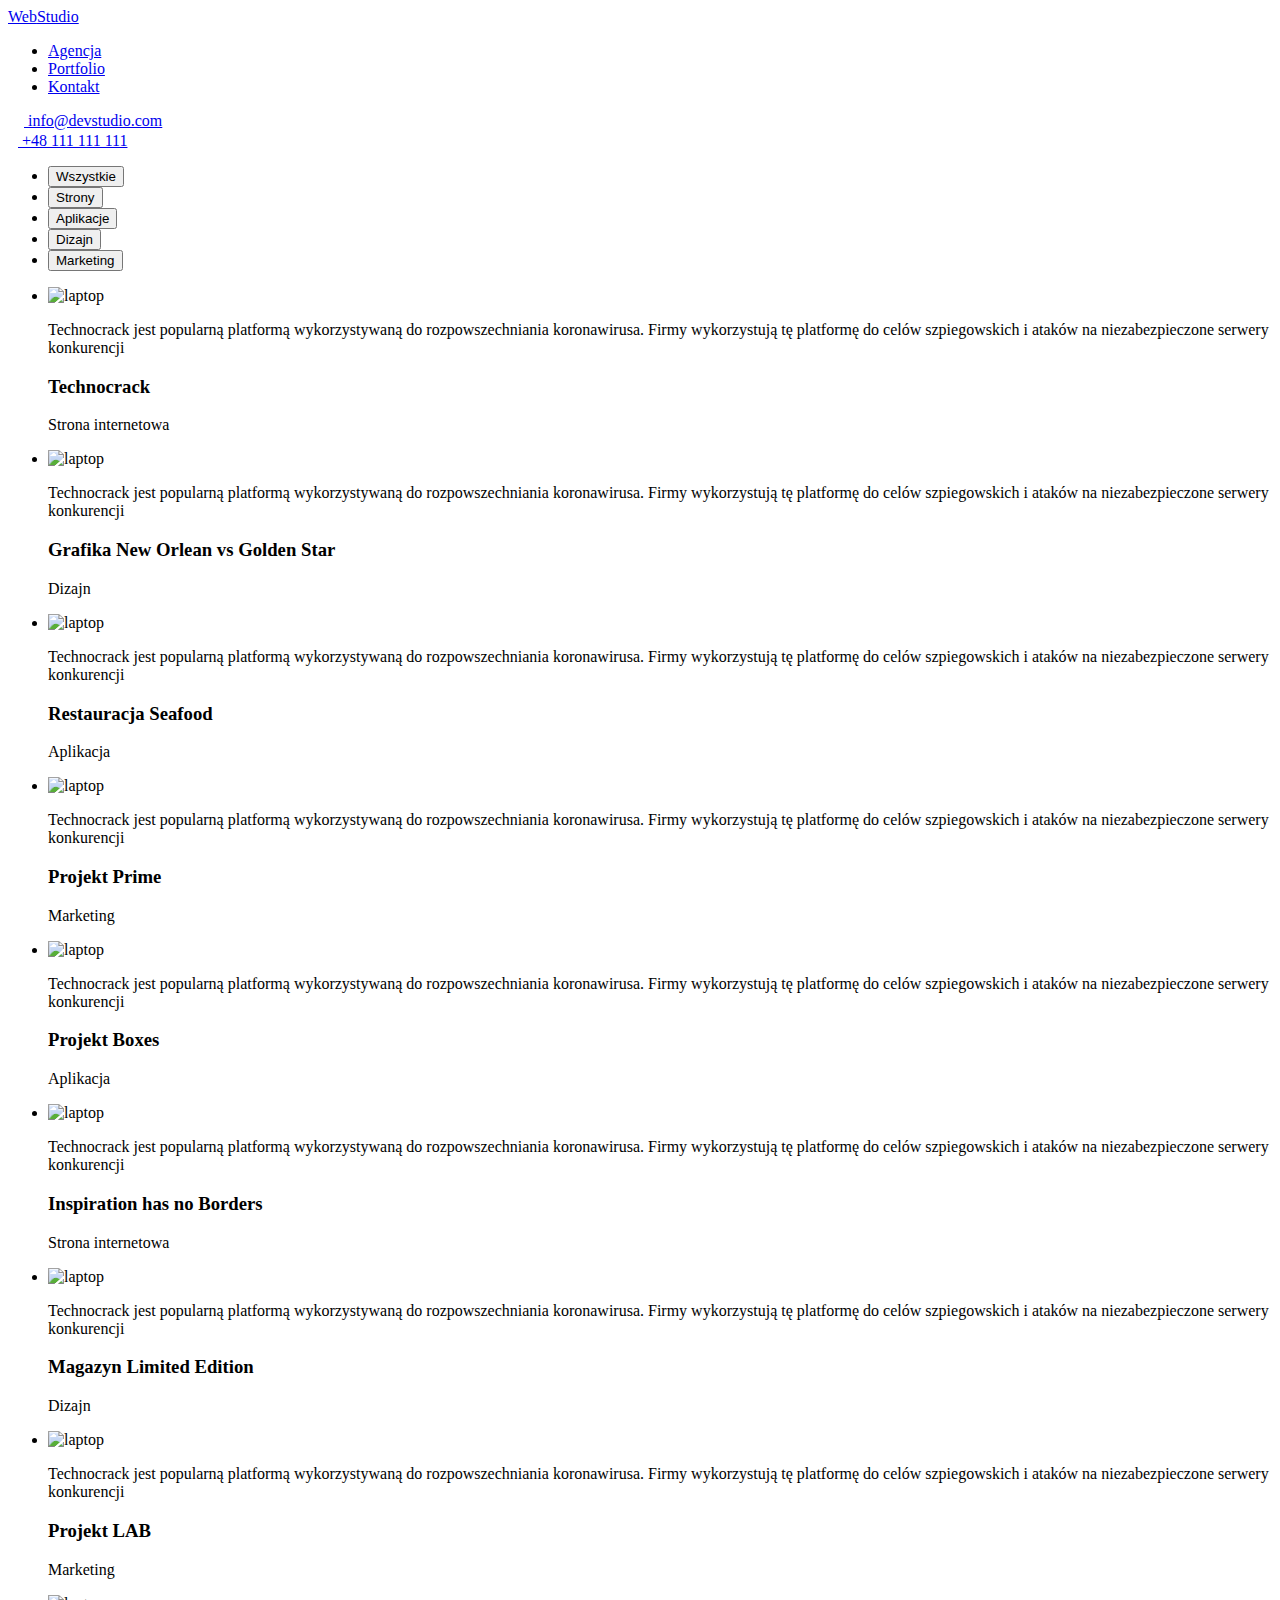
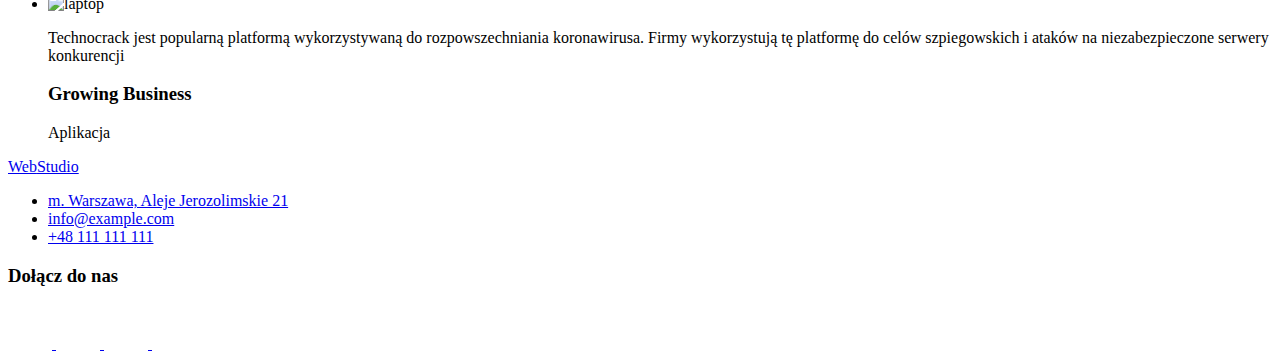
==== portfolio.html @ 9ba39344 "Add files via upload" ====
<!DOCTYPE html>
<html lang="pl">
  <head>
    <meta charset="UTF-8" />
    <meta http-equiv="X-UA-Compatible" content="IE=edge" />
    <meta name="viewport" content="width=device-width, initial-scale=1.0" />
    <title>Portfolio</title>
    <!--GOOGLE FONTS-->
    <link rel="preconnect" href="https://fonts.googleapis.com" />
    <link rel="preconnect" href="https://fonts.gstatic.com" crossorigin />
    <link
      href="https://fonts.googleapis.com/css2?family=Raleway:wght@700&family=Roboto:wght@400;500;700;900&display=swap"
      rel="stylesheet"
    />
    <!--END GOOGLE FONTS-->
    <!-- MODERN-NORMALIZE -->
    <link
      rel="stylesheet"
      href="https://cdnjs.cloudflare.com/ajax/libs/modern-normalize/1.1.0/modern-normalize.min.css"
      integrity="sha512-wpPYUAdjBVSE4KJnH1VR1HeZfpl1ub8YT/NKx4PuQ5NmX2tKuGu6U/JRp5y+Y8XG2tV+wKQpNHVUX03MfMFn9Q=="
      crossorigin="anonymous"
      referrerpolicy="no-referrer"
    />
    <!-- END MODERN-NORMALIZE -->
    <link rel="stylesheet" href="./css/styles.css" />
  </head>
  <body>
    <header class="header-line">
      <nav class="container menu">
        <div class="header-menu">
          <div class="logo">
            <a class="logo-header" href="./index.html"
              >Web<span class="warning-box">Studio</span></a
            >
          </div>
          <div class="list">
            <ul class="menu-list">
              <li class="menu-item">
                <a class="menu-mane" href="./index.html">Agencja</a>
              </li>
              <li class="menu-item">
                <a class="menu-mane menu-active" href="./portfolio.html">Portfolio</a>
              </li>
              <li class="menu-item">
                <a class="menu-mane" href="#">Kontakt</a>
              </li>
            </ul>
          </div>
        </div>
        <div class="contact-header">
          <div class="contact-mail">
            <a class="mail" href="mailto:info@devstudio.com">
              <svg class="contact-mail-icon" width="16" height="12">
                <use href="./images/icons.svg#icon-envelope"></use>
              </svg>
              <span>info@devstudio.com</span>
            </a>
          </div>
          <div class="contact-tel">
            <a class="tel" href="tel:48111111111">
              <svg class="contact-tel-icon" width="10" height="16">
                <use href="./images/icons.svg#icon-smartphone"></use>
              </svg>
              <span>+48 111 111 111</span>
            </a>
          </div>
        </div>
      </nav>
    </header>
    <main>
      <!--Sekcja Filtr-->
      <section class="buttons">
        <div class="container">
          <ul class="buttons-list">
            <li>
              <button class="buttons-text buttons-first" type="button">Wszystkie</button>
            </li>
            <li>
              <button class="buttons-text" type="button">Strony</button>
            </li>
            <li>
              <button class="buttons-text" type="button">Aplikacje</button>
            </li>
            <li>
              <button class="buttons-text" type="button">Dizajn</button>
            </li>
            <li>
              <button class="buttons-text" type="button">Marketing</button>
            </li>
          </ul>
        </div>
      </section>

      <!--Portfolio-->
      <section class="portfolio">
        <div class="container">
          <ul class="portfolio-list">
            <li class="portfolio-item">
              <div class="portfolio-overlay">
                <img
                  class="portfolio-image"
                  src="images/portfolio/portfolio1.jpg"
                  alt="laptop"
                  width="370"
                  height="294"
                />
                <div class="portfolio-image-overlay">
                  <p class="portfolio-overlay-text">
                    Technocrack jest popularną platformą wykorzystywaną do rozpowszechniania
                    koronawirusa. Firmy wykorzystują tę platformę do celów szpiegowskich i ataków na
                    niezabezpieczone serwery konkurencji
                  </p>
                </div>
              </div>
              <div class="portfolio-title">
                <h3 class="portfolio-mane">Technocrack</h3>
                <p class="portfolio-text">Strona internetowa</p>
              </div>
            </li>
            <li class="portfolio-item">
              <div class="portfolio-overlay">
                <img
                  class="portfolio-image"
                  src="images/portfolio/portfolio2.jpg"
                  alt="laptop"
                  width="370"
                  height="294"
                />
                <div class="portfolio-image-overlay">
                  <p class="portfolio-overlay-text">
                    Technocrack jest popularną platformą wykorzystywaną do rozpowszechniania
                    koronawirusa. Firmy wykorzystują tę platformę do celów szpiegowskich i ataków na
                    niezabezpieczone serwery konkurencji
                  </p>
                </div>
              </div>
              <div class="portfolio-title">
                <h3 class="portfolio-mane">Grafika New Orlean vs Golden Star</h3>
                <p class="portfolio-text">Dizajn</p>
              </div>
            </li>
            <li class="portfolio-item">
              <div class="portfolio-overlay">
                <img
                  class="portfolio-image"
                  src="images/portfolio/portfolio3.jpg"
                  alt="laptop"
                  width="370"
                  height="294"
                />
                <div class="portfolio-image-overlay">
                  <p class="portfolio-overlay-text">
                    Technocrack jest popularną platformą wykorzystywaną do rozpowszechniania
                    koronawirusa. Firmy wykorzystują tę platformę do celów szpiegowskich i ataków na
                    niezabezpieczone serwery konkurencji
                  </p>
                </div>
              </div>
              <div class="portfolio-title">
                <h3 class="portfolio-mane">Restauracja Seafood</h3>
                <p class="portfolio-text">Aplikacja</p>
              </div>
            </li>
            <li class="portfolio-item">
              <div class="portfolio-overlay">
                <img
                  class="portfolio-image"
                  src="images/portfolio/portfolio4.jpg"
                  alt="laptop"
                  width="370"
                  height="294"
                />
                <div class="portfolio-image-overlay">
                  <p class="portfolio-overlay-text">
                    Technocrack jest popularną platformą wykorzystywaną do rozpowszechniania
                    koronawirusa. Firmy wykorzystują tę platformę do celów szpiegowskich i ataków na
                    niezabezpieczone serwery konkurencji
                  </p>
                </div>
              </div>
              <div class="portfolio-title">
                <h3 class="portfolio-mane">Projekt Prime</h3>
                <p class="portfolio-text">Marketing</p>
              </div>
            </li>
            <li class="portfolio-item">
              <div class="portfolio-overlay">
                <img
                  class="portfolio-image"
                  src="images/portfolio/portfolio5.jpg"
                  alt="laptop"
                  width="370"
                  height="294"
                />
                <div class="portfolio-image-overlay">
                  <p class="portfolio-overlay-text">
                    Technocrack jest popularną platformą wykorzystywaną do rozpowszechniania
                    koronawirusa. Firmy wykorzystują tę platformę do celów szpiegowskich i ataków na
                    niezabezpieczone serwery konkurencji
                  </p>
                </div>
              </div>
              <div class="portfolio-title">
                <h3 class="portfolio-mane">Projekt Boxes</h3>
                <p class="portfolio-text">Aplikacja</p>
              </div>
            </li>
            <li class="portfolio-item">
              <div class="portfolio-overlay">
                <img
                  class="portfolio-image"
                  src="images/portfolio/portfolio6.jpg"
                  alt="laptop"
                  width="370"
                  height="294"
                />
                <div class="portfolio-image-overlay">
                  <p class="portfolio-overlay-text">
                    Technocrack jest popularną platformą wykorzystywaną do rozpowszechniania
                    koronawirusa. Firmy wykorzystują tę platformę do celów szpiegowskich i ataków na
                    niezabezpieczone serwery konkurencji
                  </p>
                </div>
              </div>
              <div class="portfolio-title">
                <h3 class="portfolio-mane">Inspiration has no Borders</h3>
                <p class="portfolio-text">Strona internetowa</p>
              </div>
            </li>
            <li class="portfolio-item">
              <div class="portfolio-overlay">
                <img
                  class="portfolio-image"
                  src="images/portfolio/portfolio7.jpg"
                  alt="laptop"
                  width="370"
                  height="294"
                />
                <div class="portfolio-image-overlay">
                  <p class="portfolio-overlay-text">
                    Technocrack jest popularną platformą wykorzystywaną do rozpowszechniania
                    koronawirusa. Firmy wykorzystują tę platformę do celów szpiegowskich i ataków na
                    niezabezpieczone serwery konkurencji
                  </p>
                </div>
              </div>
              <div class="portfolio-title">
                <h3 class="portfolio-mane">Magazyn Limited Edition</h3>
                <p class="portfolio-text">Dizajn</p>
              </div>
            </li>
            <li class="portfolio-item">
              <div class="portfolio-overlay">
                <img
                  class="portfolio-image"
                  src="images/portfolio/portfolio8.jpg"
                  alt="laptop"
                  width="370"
                  height="294"
                />
                <div class="portfolio-image-overlay">
                  <p class="portfolio-overlay-text">
                    Technocrack jest popularną platformą wykorzystywaną do rozpowszechniania
                    koronawirusa. Firmy wykorzystują tę platformę do celów szpiegowskich i ataków na
                    niezabezpieczone serwery konkurencji
                  </p>
                </div>
              </div>
              <div class="portfolio-title">
                <h3 class="portfolio-mane">Projekt LAB</h3>
                <p class="portfolio-text">Marketing</p>
              </div>
            </li>
            <li class="portfolio-item">
              <div class="portfolio-overlay">
                <img
                  class="portfolio-image"
                  src="images/portfolio/portfolio9.jpg"
                  alt="laptop"
                  width="370"
                  height="294"
                />
                <div class="portfolio-image-overlay">
                  <p class="portfolio-overlay-text">
                    Technocrack jest popularną platformą wykorzystywaną do rozpowszechniania
                    koronawirusa. Firmy wykorzystują tę platformę do celów szpiegowskich i ataków na
                    niezabezpieczone serwery konkurencji
                  </p>
                </div>
              </div>
              <div class="portfolio-title">
                <h3 class="portfolio-mane">Growing Business</h3>
                <p class="portfolio-text">Aplikacja</p>
              </div>
            </li>
          </ul>
        </div>
      </section>
    </main>

    <!--Footer-->

    <footer class="footer-bg">
      <div class="container footer">
        <div>
          <a class="logo-footer" href="index.html">Web<span class="warning">Studio</span></a>

          <div>
            <ul class="contact-list">
              <li class="contact-item">
                <a
                  class="contact-link contact-first"
                  href="https://goo.gl/maps/KhzzjTvSUYqTvvJo8"
                  target="_blank"
                  >m. Warszawa, Aleje Jerozolimskie 21</a
                >
              </li>
              <li class="contact-item">
                <a href="mailto:info@example.com" class="contact-link">info@example.com</a>
              </li>
              <li class="contact-item">
                <a href="tel:48111111111" class="contact-link">+48 111 111 111</a>
              </li>
            </ul>
          </div>
        </div>
        <div class="contact-social">
          <h3 class="contact-name">Dołącz do nas</h3>
          <div class="social-contact-item">
            <a class="contact-social-link" href="#" target="_blank">
              <svg class="contact-icon" width="44" height="44">
                <use href="./images/icons.svg#icon-instagram"></use>
              </svg>
            </a>
            <a class="contact-social-link" href="#" target="_blank">
              <svg class="contact-icon" width="44" height="44">
                <use href="./images/icons.svg#icon-twitter"></use>
              </svg>
            </a>
            <a href="#" class="contact-social-link" target="_blank">
              <svg class="contact-icon" width="44" height="44">
                <use href="./images/icons.svg#icon-facebook"></use>
              </svg>
            </a>
            <a href="#" class="team-link" target="_blank">
              <svg class="contact-icon" width="44" height="44">
                <use href="./images/icons.svg#icon-in"></use>
              </svg>
            </a>
          </div>
        </div>
      </div>
    </footer>
  </body>
</html>
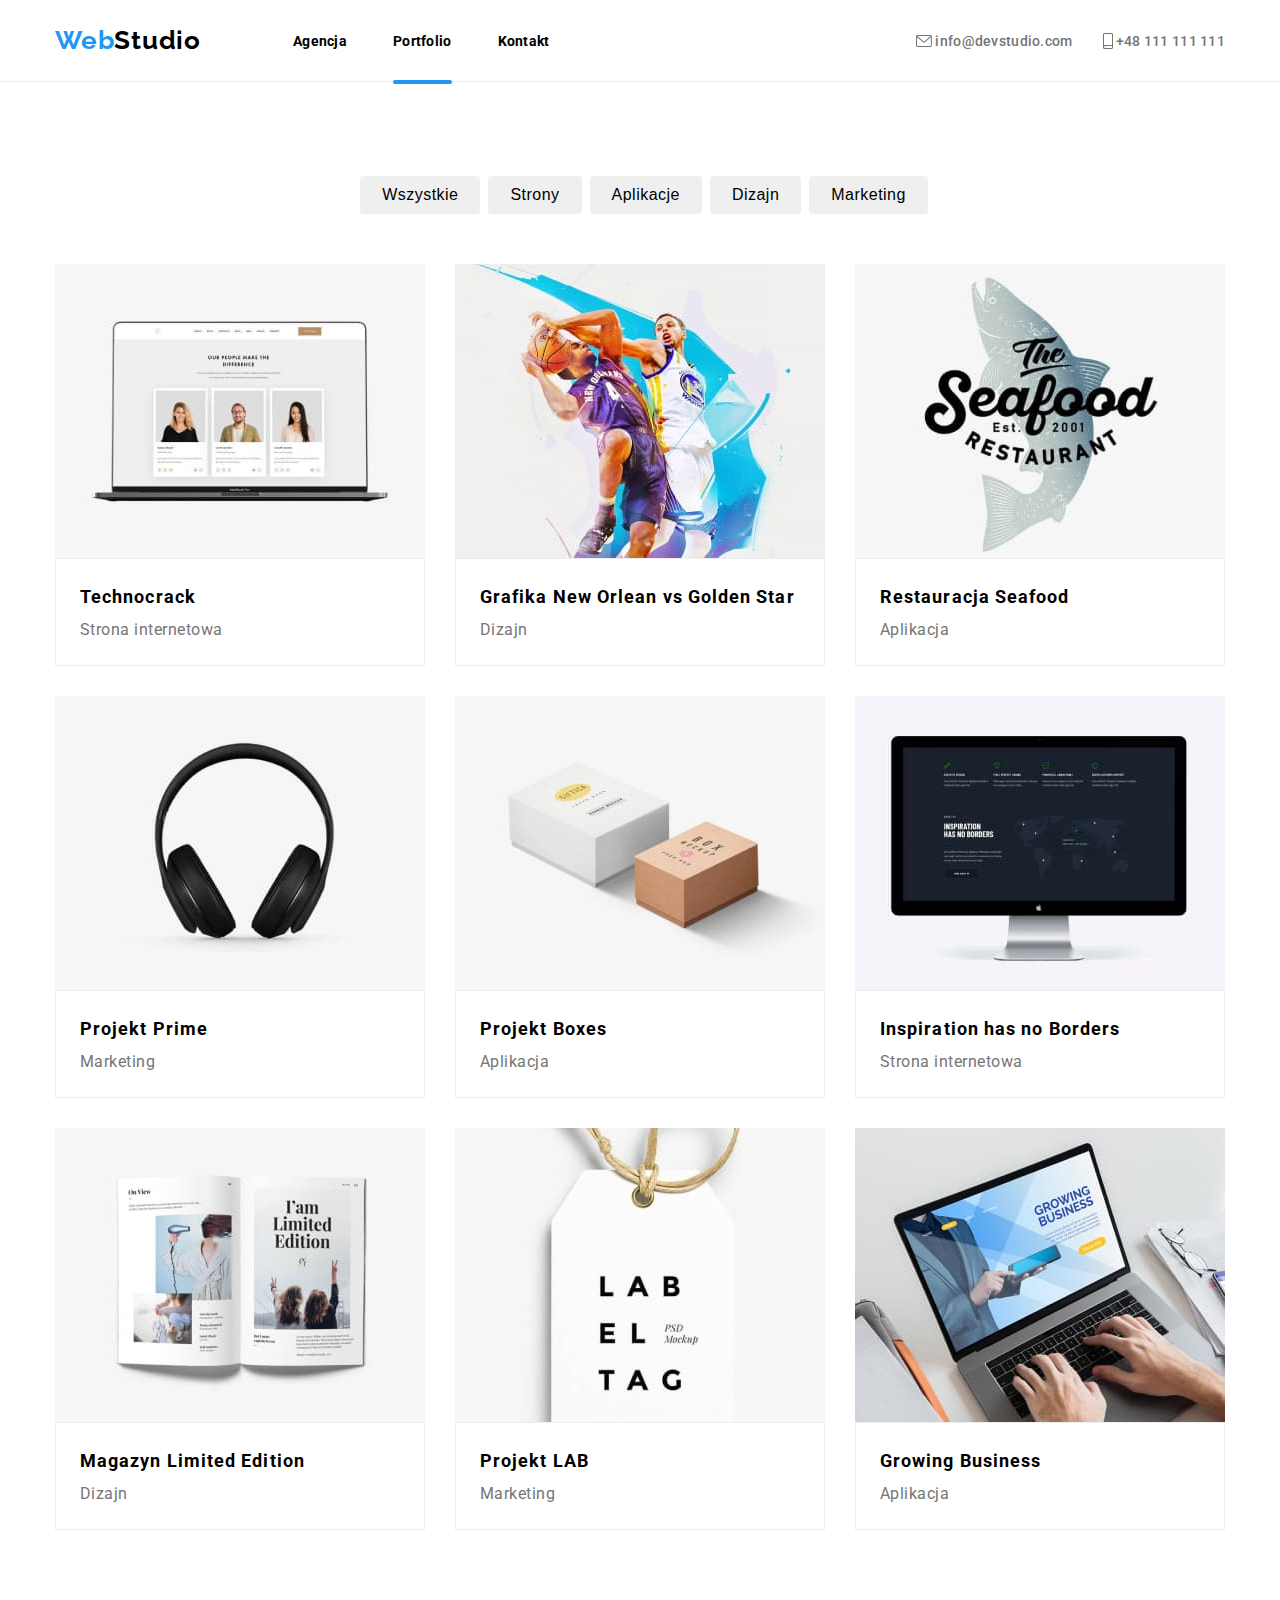
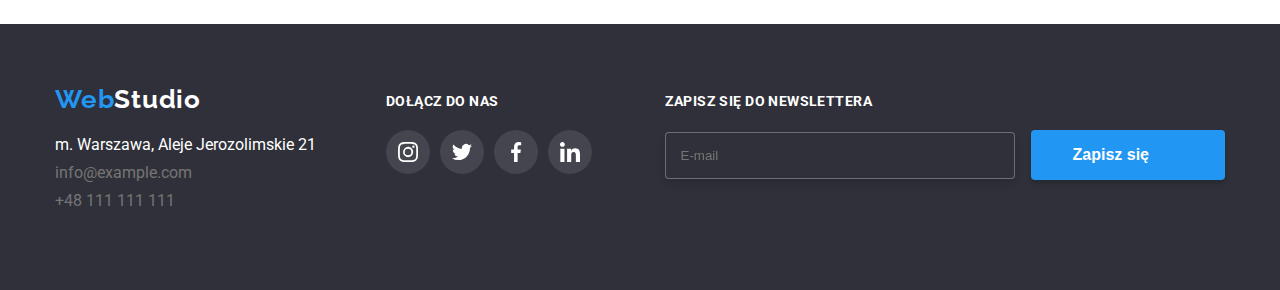
==== commit baf2394d: "Update" ====
--- a/portfolio.html
+++ b/portfolio.html
@@ -349,6 +349,21 @@
             </a>
           </div>
         </div>
+        <div class="newsletter">
+          <h3 class="contact-name">Zapisz się do newslettera</h3>
+          <div class="newsletter-item">
+            <form name="newsletter" autocomplete="on">
+              <label>
+                <input class="input-mail" type="email" name="mail" placeholder="E-mail" required />
+              </label>
+              <button class="submit" type="button">
+                Zapisz się<svg class="send" width="24" height="24">
+                  <use href="./images/icons1.svg#icon-send"></use>
+                </svg>
+              </button>
+            </form>
+          </div>
+        </div>
       </div>
     </footer>
   </body>
--- a/css/styles.css
+++ b/css/styles.css
@@ -0,0 +1,804 @@
+body {
+  font-family: 'Roboto';
+}
+/* Kolory */
+:root {
+  --brand-color-white: white;
+  --brand-color-black: black;
+  --brand-color-blue: #2196f3;
+  --brand-color-grey: #757575;
+  --brand-background-black: black;
+  --brand-background-blue: #2196f3;
+  --brand-background-graphite: #2f303a;
+  --brand-background-icon: #afb1b8;
+  --brand-background-beige: #f5f4fa;
+}
+/* STYLES GLOBAL */
+
+*,
+*::before,
+*::after {
+  box-sizing: border-box;
+}
+.container {
+  max-width: 1200px;
+  padding: 0 15px;
+  margin: auto;
+}
+* {
+  margin: 0;
+  padding: 0;
+  list-style-type: none;
+  text-decoration: none;
+}
+.warning-box {
+  color: var(--brand-color-black);
+}
+.warning {
+  color: var(--brand-color-white);
+}
+
+/* END STYLES GLOBAL */
+
+/* Header */
+
+.header-line {
+  border-bottom: 1px solid #ececec;
+}
+.header-menu {
+  display: flex;
+  align-items: center;
+}
+.menu {
+  display: flex;
+  justify-content: space-between;
+  align-items: center;
+  flex-wrap: wrap;
+}
+.logo {
+  padding: 25px 0;
+}
+.logo-header {
+  color: var(--brand-color-blue);
+  font-family: 'Raleway', sans-serif;
+  font-style: normal;
+  font-weight: 700;
+  font-size: 26px;
+  line-height: 1.19;
+  letter-spacing: 0.03em;
+  text-decoration: none;
+  border: none;
+}
+.list {
+  padding-left: 46px;
+}
+.menu-list {
+  display: flex;
+  flex-wrap: wrap;
+}
+.menu-item {
+  margin-left: 46px;
+}
+.menu-mane {
+  font-weight: 700;
+  font-size: 14px;
+  line-height: 1.14;
+  letter-spacing: 0.02em;
+  text-decoration: none;
+  color: var(--brand-color-black);
+  transition-property: color;
+  transition-duration: 250ms;
+  transition-timing-function: cubic-bezier(0.4, 0, 0.2, 1);
+}
+.menu-active {
+  position: relative;
+}
+.menu-active::after {
+  content: '';
+  position: absolute;
+  display: block;
+  top: 47px;
+  width: 100%;
+  height: 4px;
+  border-radius: 2px;
+  background-color: var(--brand-background-blue);
+}
+.contact-header {
+  cursor: pointer;
+  display: flex;
+  align-items: center;
+}
+.mail,
+.tel {
+  font-weight: 500;
+  font-size: 14px;
+  line-height: 1.14;
+  letter-spacing: 0.02em;
+  text-decoration: none;
+  color: var(--brand-color-grey);
+  transition-property: color, fill;
+  transition-duration: 250ms;
+  transition-timing-function: cubic-bezier(0.4, 0, 0.2, 1);
+}
+.contact-link:hover,
+.menu-mane:hover,
+.mail:hover,
+.tel:hover {
+  color: var(--brand-color-blue);
+}
+.contact-tel {
+  margin-left: 30px;
+}
+.contact-mail-icon {
+  vertical-align: -1px;
+  fill: currentColor;
+}
+.contact-mail-icon:hover {
+  fill: var(--brand-background-blue);
+}
+.contact-tel-icon {
+  vertical-align: -3px;
+  fill: currentColor;
+}
+.contact-tel-icon:hover {
+  fill: var(--brand-background-blue);
+}
+
+/* Sekcja przycisk */
+
+.bg {
+  padding: 200px 0;
+  background-color: var(--brand-background-graphite);
+}
+.bg-background {
+  background-image: linear-gradient(rgba(47, 48, 58, 0.4), rgba(47, 48, 58, 0.4)),
+    url(../images/background/background.jpg);
+  background-size: 1600px;
+  background-repeat: no-repeat;
+  background-position: center;
+}
+.text-bg {
+  padding-bottom: 30px;
+  font-weight: 900;
+  font-size: 44px;
+  line-height: 1.36;
+  text-align: center;
+  letter-spacing: 0.06em;
+  text-transform: uppercase;
+  color: var(--brand-color-white);
+}
+.text-button {
+  padding: 10px 42px;
+  font-weight: 700;
+  font-size: 16px;
+  line-height: 1.875;
+  text-decoration: none;
+  letter-spacing: 0.06em;
+  cursor: pointer;
+  box-shadow: 0px 4px 4px rgba(0, 0, 0, 0.15);
+  border-radius: 4px;
+  transition-property: background-color, color;
+  transition-duration: 250ms;
+  transition-timing-function: cubic-bezier(0.4, 0, 0.2, 1);
+  background: var(--brand-color-blue);
+  color: var(--brand-color-white);
+  border: var(--brand-color-blue);
+}
+.text-button:hover {
+  background-color: var(--brand-color-white);
+  color: var(--brand-color-blue);
+}
+.bg-button {
+  display: flex;
+  justify-content: center;
+}
+
+/* Atuty */
+
+.column {
+  padding: 94px 0;
+}
+.column-list {
+  display: flex;
+  align-items: center;
+  justify-content: space-between;
+  flex-wrap: wrap;
+}
+.column-item {
+  width: 270px;
+  font-weight: 400;
+  font-size: 14px;
+  line-height: 1.71;
+  letter-spacing: 0.03em;
+  color: var(--brand-color-grey);
+}
+.column-name {
+  padding-top: 30px;
+  margin-bottom: 10px;
+  font-weight: 700;
+  font-size: 14px;
+  line-height: 1.14;
+  letter-spacing: 0.03em;
+  text-transform: uppercase;
+  color: var(--brand-color-black);
+}
+.column-iteam-color {
+  display: flex;
+  align-items: center;
+  justify-content: center;
+  padding: 25px 0;
+  border: 1px solid var(--brand-background-beige);
+  border-radius: 4px;
+  background-color: var(--brand-background-beige);
+}
+
+/* Czym się zajmujemy */
+
+.job-list {
+  display: flex;
+  align-items: center;
+  justify-content: space-between;
+  flex-wrap: wrap;
+  padding-bottom: 94px;
+}
+.job-item {
+  position: relative;
+}
+.job-item > img {
+  display: block;
+}
+.job-description {
+  width: 100%;
+  background-color: rgba(47, 48, 58, 0.8);
+  position: absolute;
+  bottom: 0;
+}
+.job-text {
+  font-weight: 700;
+  font-size: 14px;
+  line-height: 1.14;
+  text-align: center;
+  letter-spacing: 0.03em;
+  text-transform: uppercase;
+  color: var(--brand-color-white);
+  margin: 27px 0;
+}
+
+/* Nasz zespół */
+
+.section-mane {
+  padding-bottom: 50px;
+  font-weight: 700;
+  font-size: 36px;
+  line-height: 1.166;
+  text-align: center;
+  letter-spacing: 0.03em;
+  color: var(--brand-color-black);
+}
+.team {
+  background-color: var(--brand-background-beige);
+  padding: 94px 0;
+}
+.team-list {
+  display: flex;
+  align-items: center;
+  justify-content: space-between;
+  flex-wrap: wrap;
+}
+.team-mane {
+  font-weight: 500;
+  font-size: 16px;
+  line-height: 1.187;
+  text-align: center;
+  letter-spacing: 0.03em;
+  color: var(--brand-color-black);
+}
+.team-text {
+  padding-bottom: 16px;
+  font-weight: 400;
+  font-size: 16px;
+  line-height: 1.187;
+  text-align: center;
+  letter-spacing: 0.03em;
+  color: var(--brand-color-grey);
+}
+.team-item {
+  text-align: center;
+  background: var(--brand-color-white);
+  box-shadow: 0px 1px 3px rgba(0, 0, 0, 0.12), 0px 1px 1px rgba(0, 0, 0, 0.14),
+    0px 2px 1px rgba(0, 0, 0, 0.2);
+  border-radius: 0px 0px 4px 4px;
+}
+.details {
+  display: flex;
+  flex-direction: column;
+  align-items: center;
+  justify-content: center;
+  flex-wrap: wrap;
+  padding: 30px 0;
+}
+.team-mane {
+  padding-bottom: 10px;
+}
+.team-social {
+  display: flex;
+  gap: 10px;
+}
+.team-icon {
+  fill: var(--brand-background-icon);
+  border-radius: 50%;
+  transition-property: fill, background-color, border-radius;
+  transition-duration: 250ms;
+  transition-timing-function: cubic-bezier(0.4, 0, 0.2, 1);
+}
+.team-icon:hover {
+  fill: var(--brand-color-white);
+  background-color: var(--brand-background-blue);
+}
+
+/* Nasi klienci */
+
+.clients {
+  padding: 94px 0;
+}
+.clients-name {
+  padding-bottom: 50px;
+  font-weight: 700;
+  font-size: 36px;
+  line-height: 1.166;
+  text-align: center;
+  letter-spacing: 0.03em;
+  color: var(--brand-color-black);
+}
+.clients-list {
+  display: flex;
+  align-items: center;
+  justify-content: space-between;
+  flex-wrap: wrap;
+}
+.clients-item {
+  cursor: pointer;
+  padding: 16px 32px;
+  border: 1px solid var(--brand-background-icon);
+  border-radius: 4px;
+  color: var(--brand-background-icon);
+  transition-property: fill, color, border;
+  transition-duration: 250ms;
+  transition-timing-function: cubic-bezier(0.4, 0, 0.2, 1);
+}
+.clients-icon {
+  fill: currentColor;
+}
+.clients-item:hover {
+  border: 1px solid var(--brand-color-blue);
+  color: var(--brand-color-blue);
+}
+
+/* Stopka */
+
+.footer-bg {
+  padding: 60px 0px;
+  background-color: var(--brand-background-graphite);
+}
+.footer {
+  display: flex;
+}
+.logo-footer {
+  color: var(--brand-color-blue);
+  font-family: 'Raleway', sans-serif;
+  font-weight: 700;
+  font-size: 26px;
+  line-height: 1.192;
+  letter-spacing: 0.03em;
+  text-decoration: none;
+}
+.contact-list {
+  margin: 20px 0;
+}
+.contact-link {
+  text-decoration: none;
+  color: var(--brand-color-grey);
+  transition-property: color;
+  transition-duration: 250ms;
+  transition-timing-function: cubic-bezier(0.4, 0, 0.2, 1);
+}
+.contact-item:nth-last-child(-n + 2) {
+  margin-top: 9px;
+}
+.contact-first {
+  color: var(--brand-color-white);
+}
+.contact-second {
+  text-decoration-line: underline;
+}
+.contact-name {
+  margin-bottom: 20px;
+  font-weight: 700;
+  font-size: 14px;
+  line-height: 1.14;
+  letter-spacing: 0.03em;
+  text-transform: uppercase;
+  color: var(--brand-color-white);
+}
+.contact-social {
+  margin-top: 10px;
+  margin-left: 70px;
+}
+.social-contact-item {
+  display: flex;
+  gap: 10px;
+}
+.contact-icon {
+  background-color: rgba(255, 255, 255, 0.1);
+  fill: var(--brand-color-white);
+  border-radius: 50%;
+  transition-property: background-color;
+  transition-duration: 250ms;
+  transition-timing-function: cubic-bezier(0.4, 0, 0.2, 1);
+}
+.contact-icon:hover {
+  background-color: var(--brand-background-blue);
+}
+.newsletter {
+  margin-top: 10px;
+  margin-left: auto;
+}
+.newsletter-item {
+  display: flex;
+  align-items: center;
+}
+.input-mail {
+  width: 350px;
+  margin-right: 12px;
+  padding: 15px;
+  font-weight: 400;
+  border: 1px solid rgba(255, 255, 255, 0.3);
+  filter: drop-shadow(0px 4px 4px rgba(0, 0, 0, 0.15));
+  border-radius: 4px;
+  color: var(--brand-color-white);
+  background-color: var(--brand-background-graphite);
+  outline: none;
+}
+.input-mail:hover,
+.input-mail:focus,
+.input-mail:not(:placeholder-shown):required:valid {
+  border-color: var(--brand-background-blue);
+  transition-property: border-color;
+  transition-duration: 250ms;
+  transition-timing-function: cubic-bezier(0.4, 0, 0.2, 1);
+}
+.input-mail:not(:placeholder-shown):required:invalid {
+  border-color: red;
+}
+.submit {
+  display: inline-flex;
+  align-items: center;
+  padding: 10px 28px 10px 42px;
+  font-weight: 700;
+  font-size: 16px;
+  line-height: 1.87;
+  text-align: center;
+  color: var(--brand-color-white);
+  background: var(--brand-background-blue);
+  box-shadow: 0px 4px 4px rgba(0, 0, 0, 0.15);
+  border: none;
+  border-radius: 4px;
+  transition-property: color, fill;
+  transition-duration: 250ms;
+  transition-timing-function: cubic-bezier(0.4, 0, 0.2, 1);
+  cursor: pointer;
+}
+.submit:hover,
+.submit:focus {
+  background-color: var(--brand-color-white);
+  color: var(--brand-color-blue);
+}
+.send {
+  margin-left: 24px;
+  fill: currentColor;
+}
+.send:hover,
+.send:focus {
+  fill: var(--brand-color-blue);
+}
+
+/* PORTFOLIO */
+
+/* Sekcja Filtra */
+
+.buttons .buttons-list {
+  display: flex;
+  align-items: center;
+  justify-content: center;
+  flex-wrap: wrap;
+  margin: 94px 0 50px;
+}
+.buttons-text:nth-last-child(-n + 4) {
+  margin-left: 8px;
+}
+.buttons-text {
+  padding: 6px 22px;
+  font-weight: 500;
+  font-size: 16px;
+  line-height: 1.625;
+  text-align: center;
+  letter-spacing: 0.03em;
+  color: var(--brand-color-black);
+  border: none;
+  cursor: pointer;
+  border-radius: 4px;
+  transition-property: background-color, color;
+  transition-duration: 250ms;
+  transition-timing-function: cubic-bezier(0.4, 0, 0.2, 1);
+}
+.buttons-text:hover,
+.buttons-text:focus {
+  background-color: var(--brand-background-blue);
+  color: var(--brand-color-white);
+  box-shadow: 0px 3px 1px rgba(0, 0, 0, 0.1), 0px 1px 2px rgba(0, 0, 0, 0.08),
+    0px 2px 2px rgba(0, 0, 0, 0.12);
+  border-radius: 4px;
+}
+
+/* Portfolio */
+
+.portfolio {
+  padding-bottom: 94px;
+}
+.portfolio-list {
+  display: flex;
+  flex-wrap: wrap;
+  gap: 30px;
+  justify-content: center;
+  background: var(--brand-color-white);
+  text-align: left;
+}
+.portfolio-mane {
+  font-weight: 700;
+  font-size: 18px;
+  line-height: 2;
+  letter-spacing: 0.06em;
+}
+.portfolio-text {
+  font-weight: 400;
+  font-size: 16px;
+  line-height: 1.87;
+  letter-spacing: 0.03em;
+  color: var(--brand-color-grey);
+}
+.portfolio-image {
+  display: block;
+}
+.portfolio-title {
+  display: flex;
+  flex-direction: column;
+  justify-content: center;
+  flex-wrap: wrap;
+  padding: 20px 24px;
+  border: 1px solid #eeeeee;
+}
+.portfolio-item {
+  cursor: pointer;
+  transition-property: box-shadow;
+  transition-duration: 250ms;
+  transition-timing-function: cubic-bezier(0.4, 0, 0.2, 1);
+}
+.portfolio-item:hover,
+.portfolio-item:focus {
+  box-shadow: 0px 1px 1px rgba(0, 0, 0, 0.12), 0px 4px 4px rgba(0, 0, 0, 0.06),
+    1px 4px 6px rgba(0, 0, 0, 0.16);
+}
+.portfolio-overlay {
+  position: relative;
+  overflow: hidden;
+}
+.portfolio-item:hover .portfolio-image-overlay {
+  transform: translatex(0);
+}
+.portfolio-image-overlay {
+  position: absolute;
+  display: flex;
+  align-items: center;
+  padding-left: 24px;
+  padding-right: 45px;
+  top: 0;
+  left: 0;
+  width: 100%;
+  height: 100%;
+  font-weight: 400;
+  font-size: 18px;
+  line-height: 1.55;
+  background-color: rgba(33, 150, 243, 0.9);
+  transform: translatey(100%);
+  transition: transform 250ms cubic-bezier(0.4, 0, 0.2, 1);
+}
+.portfolio-overlay-text {
+  color: var(--brand-color-white);
+  padding: 10px;
+  margin: 0;
+  font-size: 18px;
+}
+
+/* Okno modalne */
+
+.backdrop {
+  position: fixed;
+  left: 0;
+  top: 0;
+  width: 100%;
+  height: 100%;
+  background-color: rgba(0, 0, 0, 0.2);
+  transition: visibility 500ms, opacity 500ms;
+}
+.is-hidden .modal {
+  transform: translate(-50%, -100%) rotatex(90deg);
+}
+.modal {
+  position: absolute;
+  top: 50%;
+  left: 50%;
+  padding: 40px;
+  transform: translate(-50%, -50%);
+  width: 528px;
+  min-height: 581px;
+  background-color: var(--brand-color-white);
+  box-shadow: 0px 1px 3px rgba(0, 0, 0, 0.12), 0px 1px 1px rgba(0, 0, 0, 0.14),
+    0px 2px 1px rgba(0, 0, 0, 0.2);
+  border-radius: 4px;
+  transition: transform 500ms ease;
+}
+.close-btn {
+  position: absolute;
+  top: 8px;
+  right: 8px;
+  font-weight: 700;
+  background-color: var(--brand-color-white);
+  border: none;
+  border-radius: 50%;
+  cursor: pointer;
+}
+.is-hidden {
+  opacity: 0;
+  visibility: hidden;
+  pointer-events: none;
+}
+.close-button {
+  stroke: var(--brand-background-icon);
+  fill: var(--brand-color-white);
+}
+.modal-name {
+  text-align: center;
+  font-weight: 700;
+  font-size: 20px;
+  line-height: 1.15;
+  letter-spacing: 0.03em;
+  color: var(--brand-color-black);
+}
+.modal-item {
+  margin-top: 12px;
+}
+.modal-label {
+  display: flex;
+  flex-direction: column;
+  position: relative;
+  font-weight: 400;
+  font-size: 12px;
+  line-height: 1.16;
+  margin-bottom: 10px;
+  color: var(--brand-color-black);
+  outline: none;
+}
+.modal-label:hover,
+.modal-label:focus-within {
+  fill: var(--brand-background-blue);
+}
+.modal-input {
+  padding: 12px 15px;
+  padding-left: 40px;
+  margin-top: 4px;
+  width: 100%;
+  font-weight: 600;
+  font-size: 16px;
+  line-height: 1.14;
+  border: 1px solid rgba(33, 33, 33, 0.2);
+  border-radius: 4px;
+  transition-duration: 250ms;
+  transition-timing-function: cubic-bezier(0.4, 0, 0.2, 1);
+  outline: none;
+}
+.modal-input:hover,
+.modal-input:focus {
+  border-color: var(--brand-background-blue);
+}
+.modal-icon {
+  position: absolute;
+  top: 31px;
+  left: 13px;
+  outline: none;
+  transition: 250ms cubic-bezier(0.4, 0, 0.2, 1);
+}
+.modal-icon:hover,
+.modal-icon:focus {
+  border-color: var(--brand-background-blue);
+}
+.modal-textarea {
+  width: 100%;
+  border: 1px solid rgba(33, 33, 33, 0.2);
+  border-radius: 4px;
+  margin-top: 4px;
+  padding: 12px 16px;
+  resize: none;
+  outline: none;
+}
+.modal-textarea:hover,
+.modal-textarea:focus {
+  border-color: var(--brand-background-blue);
+  transition-property: border-color;
+  transition-duration: 250ms;
+  transition-timing-function: cubic-bezier(0.4, 0, 0.2, 1);
+}
+.modal-rule {
+  display: flex;
+  gap: 8px;
+  align-items: center;
+  justify-content: center;
+  padding-bottom: 30px;
+}
+.modal-check {
+  width: 16px;
+  height: 15px;
+  position: relative;
+  border: 1px solid;
+  border-radius: 2px;
+  transition: 250ms cubic-bezier(0.4, 0, 0.2, 1);
+  appearance: none;
+  outline: none;
+  overflow: hidden;
+  transition-property: color, border-color, fill;
+  transition-duration: 250ms;
+  transition-timing-function: cubic-bezier(0.4, 0, 0.2, 1);
+}
+.modal-check:hover,
+.modal-check:focus {
+  border-color: var(--brand-background-blue);
+}
+.modal-check:checked::before {
+  position: absolute;
+  top: -2px;
+  left: -2px;
+  content: url('../images/check.svg');
+}
+.modal-statute {
+  font-weight: 400;
+  font-size: 14px;
+  line-height: 1.71;
+  letter-spacing: 0.03em;
+}
+.modal-statute .modal-link {
+  text-decoration: underline;
+  color: var(--brand-color-blue);
+}
+.send-btn {
+  padding: 10px 76px;
+  font-weight: 700;
+  font-size: 16px;
+  line-height: 30px;
+  display: flex;
+  align-items: center;
+  text-align: center;
+  letter-spacing: 0.06em;
+  cursor: pointer;
+  box-shadow: 0px 4px 4px rgb(0 0 0 / 15%);
+  border-radius: 4px;
+  transition-property: background-color, color;
+  transition-duration: 250ms;
+  transition-timing-function: cubic-bezier(0.4, 0, 0.2, 1);
+  background: var(--brand-color-blue);
+  color: var(--brand-color-white);
+  border: var(--brand-color-blue);
+}
+.send-btn:hover,
+.send-btn:focus {
+  background-color: var(--brand-color-white);
+  color: var(--brand-color-blue);
+}
